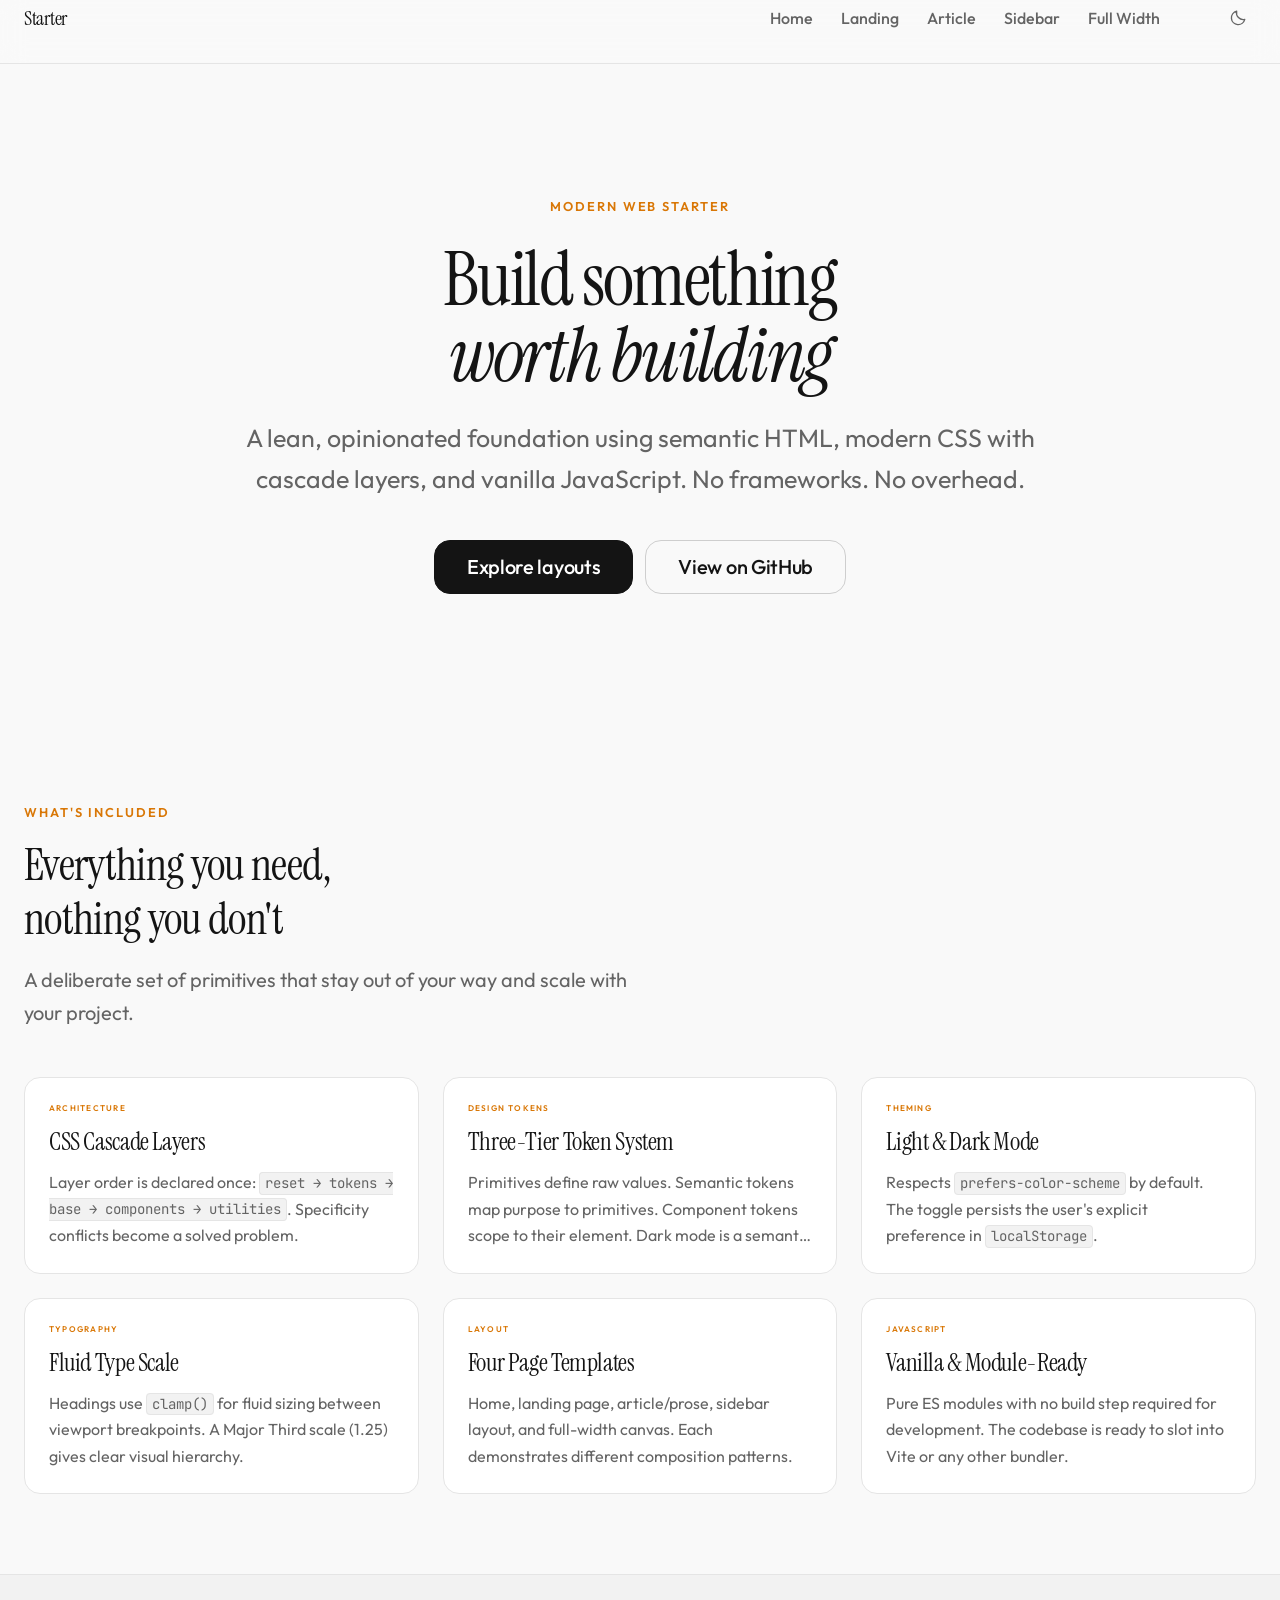
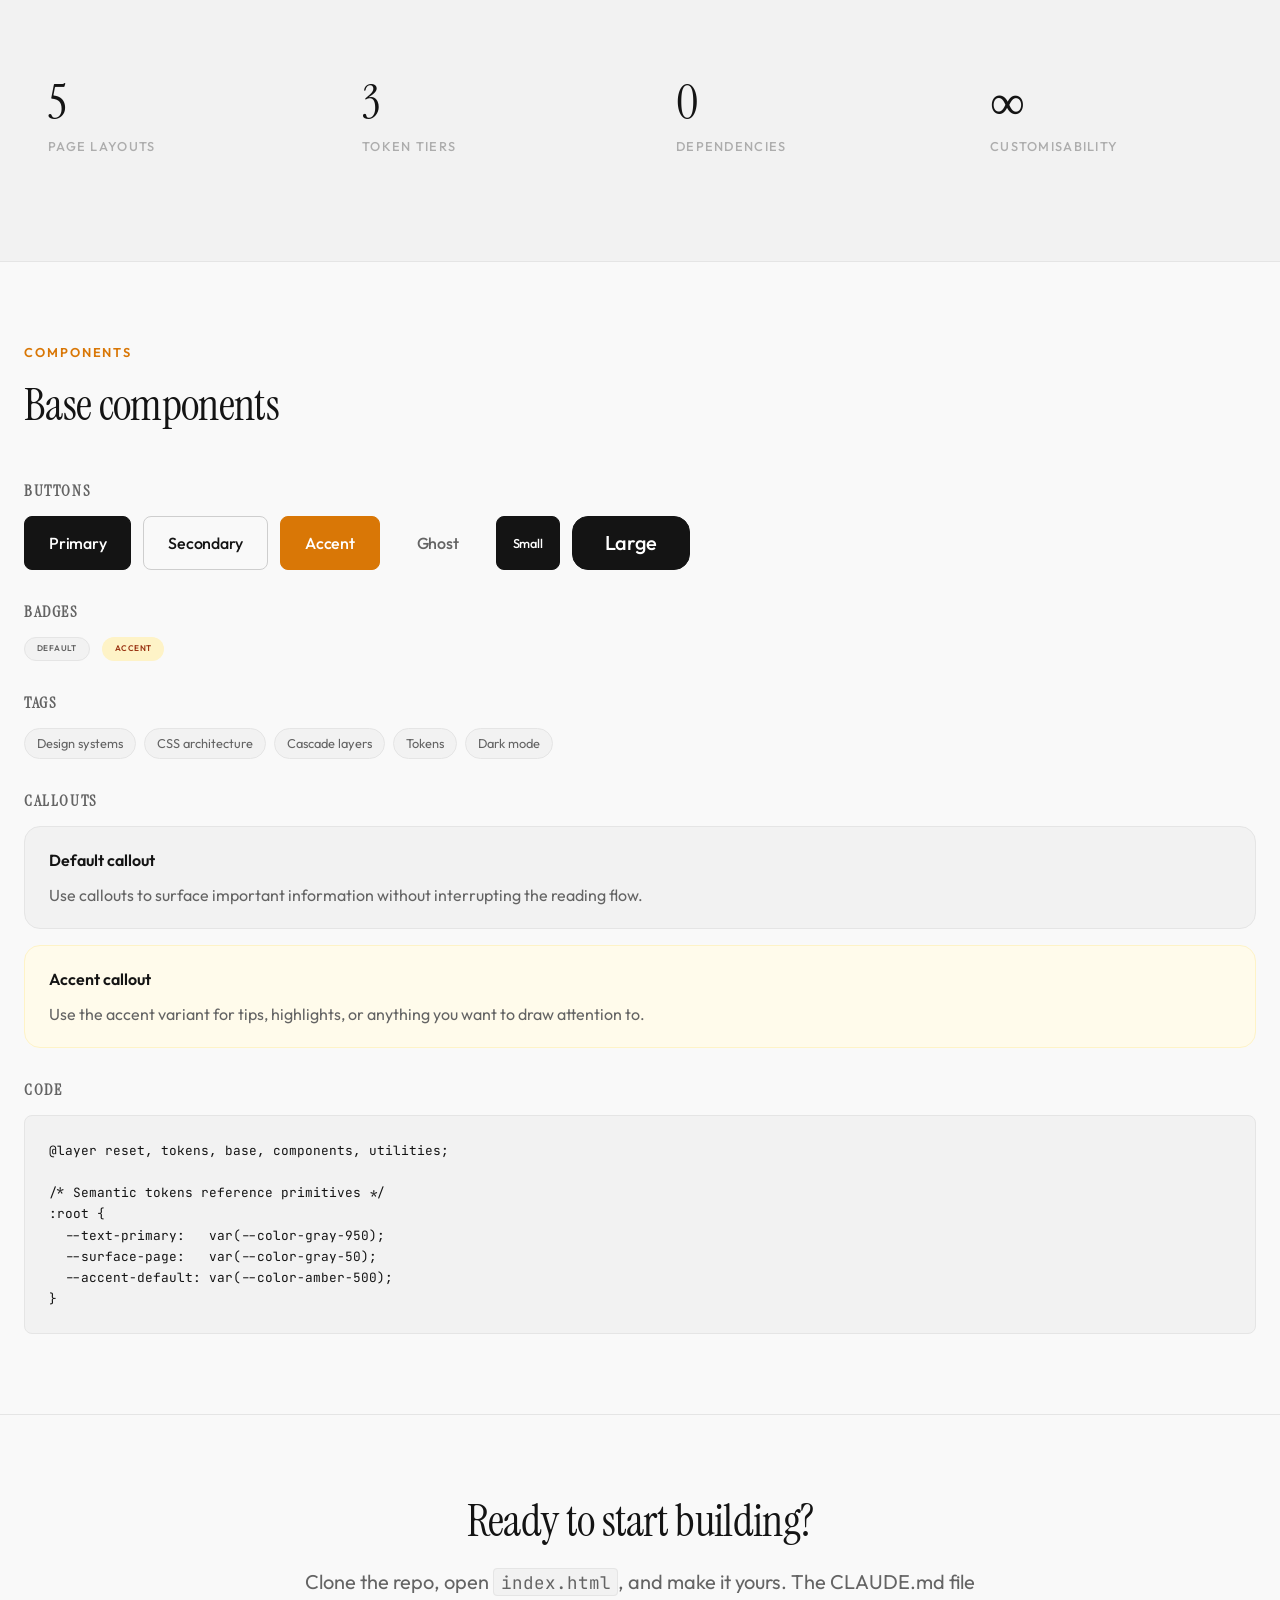
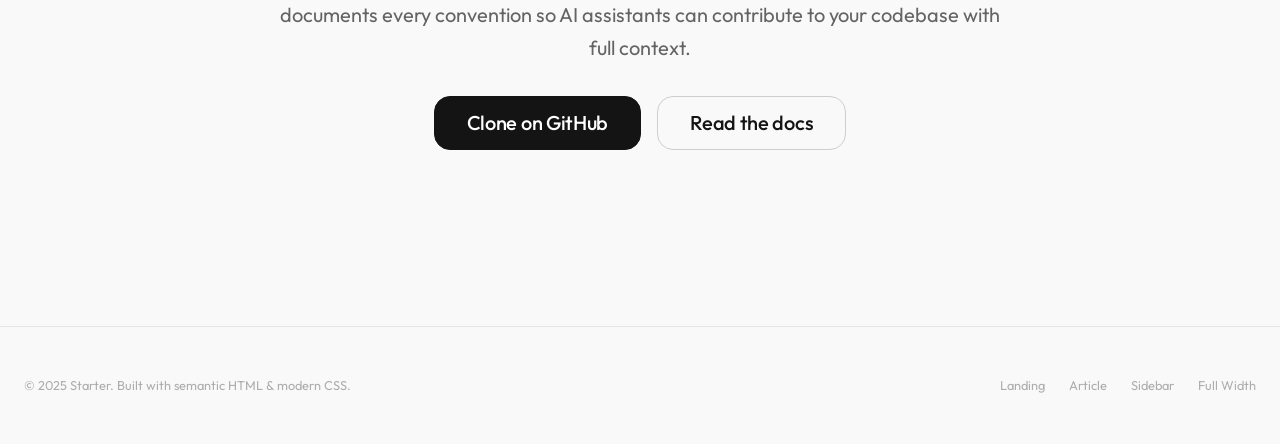
==== index.html @ d8178f8c "Update GitHub link to correct repository URL Co-Authored-By: Claude Sonnet 4.6 <noreply@anthropic.co" ====
<!DOCTYPE html>
<html lang="en">
<head>
  <meta charset="UTF-8">
  <meta name="viewport" content="width=device-width, initial-scale=1.0">
  <title>Starter — Home</title>
  <meta name="description" content="A modern, semantic HTML/CSS/JS starter with light and dark mode.">

  <!-- Preconnect to font origins -->
  <link rel="preconnect" href="https://fonts.googleapis.com">
  <link rel="preconnect" href="https://fonts.gstatic.com" crossorigin>
  <link href="https://fonts.googleapis.com/css2?family=Instrument+Serif:ital@0;1&family=Outfit:wght@300;400;500;600;700&family=JetBrains+Mono:wght@400;500&display=swap" rel="stylesheet">

  <!-- Theme init — inline to prevent flash of wrong theme -->
  <script>
    (function () {
      var stored = null;
      try { stored = localStorage.getItem('theme-preference'); } catch (e) {}
      var theme = stored || (window.matchMedia('(prefers-color-scheme: dark)').matches ? 'dark' : 'light');
      document.documentElement.setAttribute('data-theme', theme);
    })();
  </script>

  <link rel="stylesheet" href="css/main.css">
</head>
<body>

  <a class="skip-link" href="#main">Skip to content</a>

  <!-- ── Navigation ──────────────────────────────────────────────────────── -->
  <header>
    <nav class="site-nav" aria-label="Main navigation">
      <div class="container">
        <div class="site-nav__inner">
          <a href="index.html" class="site-nav__logo">Starter</a>

          <button class="nav-toggle" aria-expanded="false" aria-controls="nav-links" aria-label="Open navigation">
            <svg width="20" height="20" viewBox="0 0 20 20" fill="none" aria-hidden="true">
              <path d="M3 5h14M3 10h14M3 15h14" stroke="currentColor" stroke-width="1.5" stroke-linecap="round"/>
            </svg>
          </button>

          <ul class="site-nav__links" id="nav-links" role="list">
            <li><a href="index.html" class="site-nav__link">Home</a></li>
            <li><a href="pages/landing.html" class="site-nav__link">Landing</a></li>
            <li><a href="pages/article.html" class="site-nav__link">Article</a></li>
            <li><a href="pages/sidebar.html" class="site-nav__link">Sidebar</a></li>
            <li><a href="pages/full-width.html" class="site-nav__link">Full Width</a></li>
          </ul>

          <div class="site-nav__actions">
            <button class="theme-toggle" aria-label="Switch theme">
              <!-- Sun icon (shown in dark mode) -->
              <svg class="theme-toggle__sun" viewBox="0 0 20 20" fill="none" aria-hidden="true">
                <circle cx="10" cy="10" r="4" stroke="currentColor" stroke-width="1.5"/>
                <path d="M10 2v2M10 16v2M2 10h2M16 10h2M4.22 4.22l1.42 1.42M14.36 14.36l1.42 1.42M4.22 15.78l1.42-1.42M14.36 5.64l1.42-1.42" stroke="currentColor" stroke-width="1.5" stroke-linecap="round"/>
              </svg>
              <!-- Moon icon (shown in light mode) -->
              <svg class="theme-toggle__moon" viewBox="0 0 20 20" fill="none" aria-hidden="true">
                <path d="M17.5 11.5A7.5 7.5 0 0 1 8.5 2.5a7.5 7.5 0 1 0 9 9z" stroke="currentColor" stroke-width="1.5" stroke-linejoin="round"/>
              </svg>
            </button>
          </div>
        </div>
      </div>
    </nav>
  </header>

  <!-- ── Main Content ─────────────────────────────────────────────────────── -->
  <main class="site-main" id="main">

    <!-- Hero -->
    <section class="hero">
      <div class="container">
        <span class="hero__eyebrow">Modern Web Starter</span>
        <h1 class="hero__title">Build something<br><em>worth building</em></h1>
        <p class="hero__subtitle">
          A lean, opinionated foundation using semantic HTML, modern CSS with cascade layers,
          and vanilla JavaScript. No frameworks. No overhead.
        </p>
        <div class="hero__actions">
          <a href="pages/landing.html" class="btn btn--primary btn--lg">Explore layouts</a>
          <a href="https://github.com/pdkaizer/modern-web-starter" class="btn btn--secondary btn--lg">View on GitHub</a>
        </div>
      </div>
    </section>

    <!-- Features -->
    <section class="section">
      <div class="container">
        <header class="section__header">
          <p class="section__eyebrow">What's included</p>
          <h2 class="section__title">Everything you need,<br>nothing you don't</h2>
          <p class="section__description">
            A deliberate set of primitives that stay out of your way and scale with your project.
          </p>
        </header>

        <div class="grid grid--3" role="list">

          <div class="card" data-reveal data-reveal-delay="0" role="listitem">
            <div class="card__body">
              <p class="card__eyebrow">Architecture</p>
              <h3 class="card__title">CSS Cascade Layers</h3>
              <p class="card__excerpt">
                Layer order is declared once: <code>reset → tokens → base → components → utilities</code>.
                Specificity conflicts become a solved problem.
              </p>
            </div>
          </div>

          <div class="card" data-reveal data-reveal-delay="80" role="listitem">
            <div class="card__body">
              <p class="card__eyebrow">Design Tokens</p>
              <h3 class="card__title">Three-Tier Token System</h3>
              <p class="card__excerpt">
                Primitives define raw values. Semantic tokens map purpose to primitives.
                Component tokens scope to their element. Dark mode is a semantic concern.
              </p>
            </div>
          </div>

          <div class="card" data-reveal data-reveal-delay="160" role="listitem">
            <div class="card__body">
              <p class="card__eyebrow">Theming</p>
              <h3 class="card__title">Light &amp; Dark Mode</h3>
              <p class="card__excerpt">
                Respects <code>prefers-color-scheme</code> by default. The toggle persists
                the user's explicit preference in <code>localStorage</code>.
              </p>
            </div>
          </div>

          <div class="card" data-reveal data-reveal-delay="0" role="listitem">
            <div class="card__body">
              <p class="card__eyebrow">Typography</p>
              <h3 class="card__title">Fluid Type Scale</h3>
              <p class="card__excerpt">
                Headings use <code>clamp()</code> for fluid sizing between viewport breakpoints.
                A Major Third scale (1.25) gives clear visual hierarchy.
              </p>
            </div>
          </div>

          <div class="card" data-reveal data-reveal-delay="80" role="listitem">
            <div class="card__body">
              <p class="card__eyebrow">Layout</p>
              <h3 class="card__title">Four Page Templates</h3>
              <p class="card__excerpt">
                Home, landing page, article/prose, sidebar layout, and full-width canvas.
                Each demonstrates different composition patterns.
              </p>
            </div>
          </div>

          <div class="card" data-reveal data-reveal-delay="160" role="listitem">
            <div class="card__body">
              <p class="card__eyebrow">JavaScript</p>
              <h3 class="card__title">Vanilla &amp; Module-Ready</h3>
              <p class="card__excerpt">
                Pure ES modules with no build step required for development.
                The codebase is ready to slot into Vite or any other bundler.
              </p>
            </div>
          </div>

        </div>
      </div>
    </section>

    <!-- Stats -->
    <section class="section bg-sunken">
      <div class="container">
        <div class="grid grid--4">
          <div class="stat" data-reveal>
            <div class="stat__value">5</div>
            <div class="stat__label">Page layouts</div>
          </div>
          <div class="stat" data-reveal data-reveal-delay="80">
            <div class="stat__value">3</div>
            <div class="stat__label">Token tiers</div>
          </div>
          <div class="stat" data-reveal data-reveal-delay="160">
            <div class="stat__value">0</div>
            <div class="stat__label">Dependencies</div>
          </div>
          <div class="stat" data-reveal data-reveal-delay="240">
            <div class="stat__value">∞</div>
            <div class="stat__label">Customisability</div>
          </div>
        </div>
      </div>
    </section>

    <!-- Component Showcase -->
    <section class="section">
      <div class="container">
        <header class="section__header">
          <p class="section__eyebrow">Components</p>
          <h2 class="section__title">Base components</h2>
        </header>

        <!-- Buttons -->
        <div class="mt-8">
          <h3 class="text-sm font-semibold tracking-wider uppercase text-secondary mb-4">Buttons</h3>
          <div class="flex flex-wrap gap-3">
            <button class="btn btn--primary">Primary</button>
            <button class="btn btn--secondary">Secondary</button>
            <button class="btn btn--accent">Accent</button>
            <button class="btn btn--ghost">Ghost</button>
            <button class="btn btn--primary btn--sm">Small</button>
            <button class="btn btn--primary btn--lg">Large</button>
          </div>
        </div>

        <!-- Badges -->
        <div class="mt-8">
          <h3 class="text-sm font-semibold tracking-wider uppercase text-secondary mb-4">Badges</h3>
          <div class="flex flex-wrap gap-3">
            <span class="badge">Default</span>
            <span class="badge badge--accent">Accent</span>
          </div>
        </div>

        <!-- Tags -->
        <div class="mt-8">
          <h3 class="text-sm font-semibold tracking-wider uppercase text-secondary mb-4">Tags</h3>
          <div class="tag-list">
            <a href="#" class="tag">Design systems</a>
            <a href="#" class="tag">CSS architecture</a>
            <a href="#" class="tag">Cascade layers</a>
            <a href="#" class="tag">Tokens</a>
            <a href="#" class="tag">Dark mode</a>
          </div>
        </div>

        <!-- Callouts -->
        <div class="mt-8">
          <h3 class="text-sm font-semibold tracking-wider uppercase text-secondary mb-4">Callouts</h3>
          <div class="flex flex-col gap-4">
            <div class="callout">
              <p class="callout__title">Default callout</p>
              <p>Use callouts to surface important information without interrupting the reading flow.</p>
            </div>
            <div class="callout callout--accent">
              <p class="callout__title">Accent callout</p>
              <p>Use the accent variant for tips, highlights, or anything you want to draw attention to.</p>
            </div>
          </div>
        </div>

        <!-- Code -->
        <div class="mt-8">
          <h3 class="text-sm font-semibold tracking-wider uppercase text-secondary mb-4">Code</h3>
          <pre><code>@layer reset, tokens, base, components, utilities;

/* Semantic tokens reference primitives */
:root {
  --text-primary:   var(--color-gray-950);
  --surface-page:   var(--color-gray-50);
  --accent-default: var(--color-amber-500);
}</code></pre>
        </div>

      </div>
    </section>

    <!-- CTA -->
    <section class="section">
      <div class="container--narrow text-center">
        <h2 data-reveal>Ready to start building?</h2>
        <p class="text-md mt-4 mx-auto" data-reveal>
          Clone the repo, open <code>index.html</code>, and make it yours.
          The CLAUDE.md file documents every convention so AI assistants
          can contribute to your codebase with full context.
        </p>
        <div class="flex justify-center gap-4 mt-8" data-reveal>
          <a href="https://github.com" class="btn btn--primary btn--lg">Clone on GitHub</a>
          <a href="pages/article.html" class="btn btn--secondary btn--lg">Read the docs</a>
        </div>
      </div>
    </section>

  </main>

  <!-- ── Footer ───────────────────────────────────────────────────────────── -->
  <footer class="site-footer">
    <div class="container">
      <div class="site-footer__inner">
        <p class="site-footer__copy">&copy; 2025 Starter. Built with semantic HTML &amp; modern CSS.</p>
        <nav class="site-footer__links" aria-label="Footer navigation">
          <a href="pages/landing.html" class="site-footer__link">Landing</a>
          <a href="pages/article.html" class="site-footer__link">Article</a>
          <a href="pages/sidebar.html" class="site-footer__link">Sidebar</a>
          <a href="pages/full-width.html" class="site-footer__link">Full Width</a>
        </nav>
      </div>
    </div>
  </footer>

  <script type="module" src="js/main.js"></script>
</body>
</html>
---- css/main.css ----
/* =============================================================================
   MAIN STYLESHEET
   Entry point — establishes layer order, then imports partials.

   Layer order (lowest to highest specificity):
     reset → tokens → base → components → utilities

   In production, use postcss-import to inline these at build time.
   For development, this file can be referenced directly.
   ============================================================================= */

@layer reset, tokens, base, components, utilities;

@import "./reset.css";
@import "./tokens.css";
@import "./base.css";
@import "./components.css";
@import "./utilities.css";
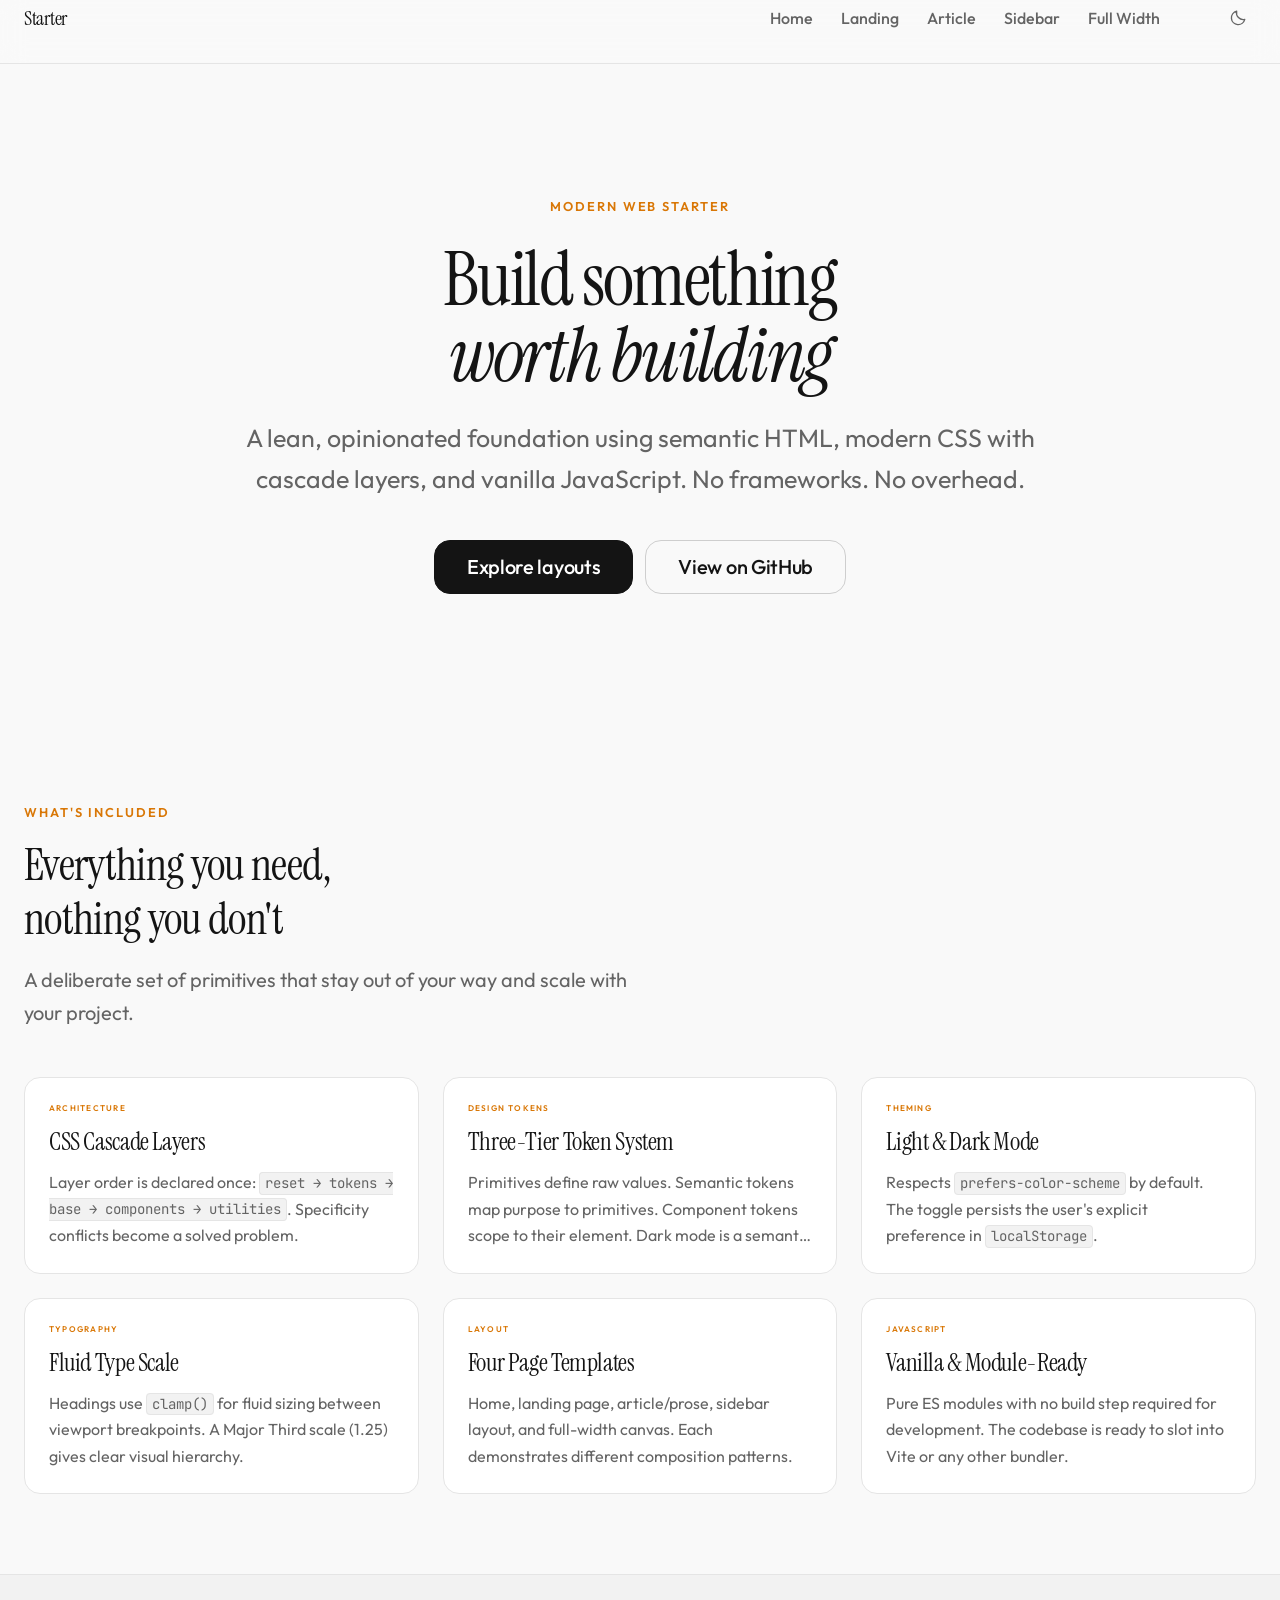
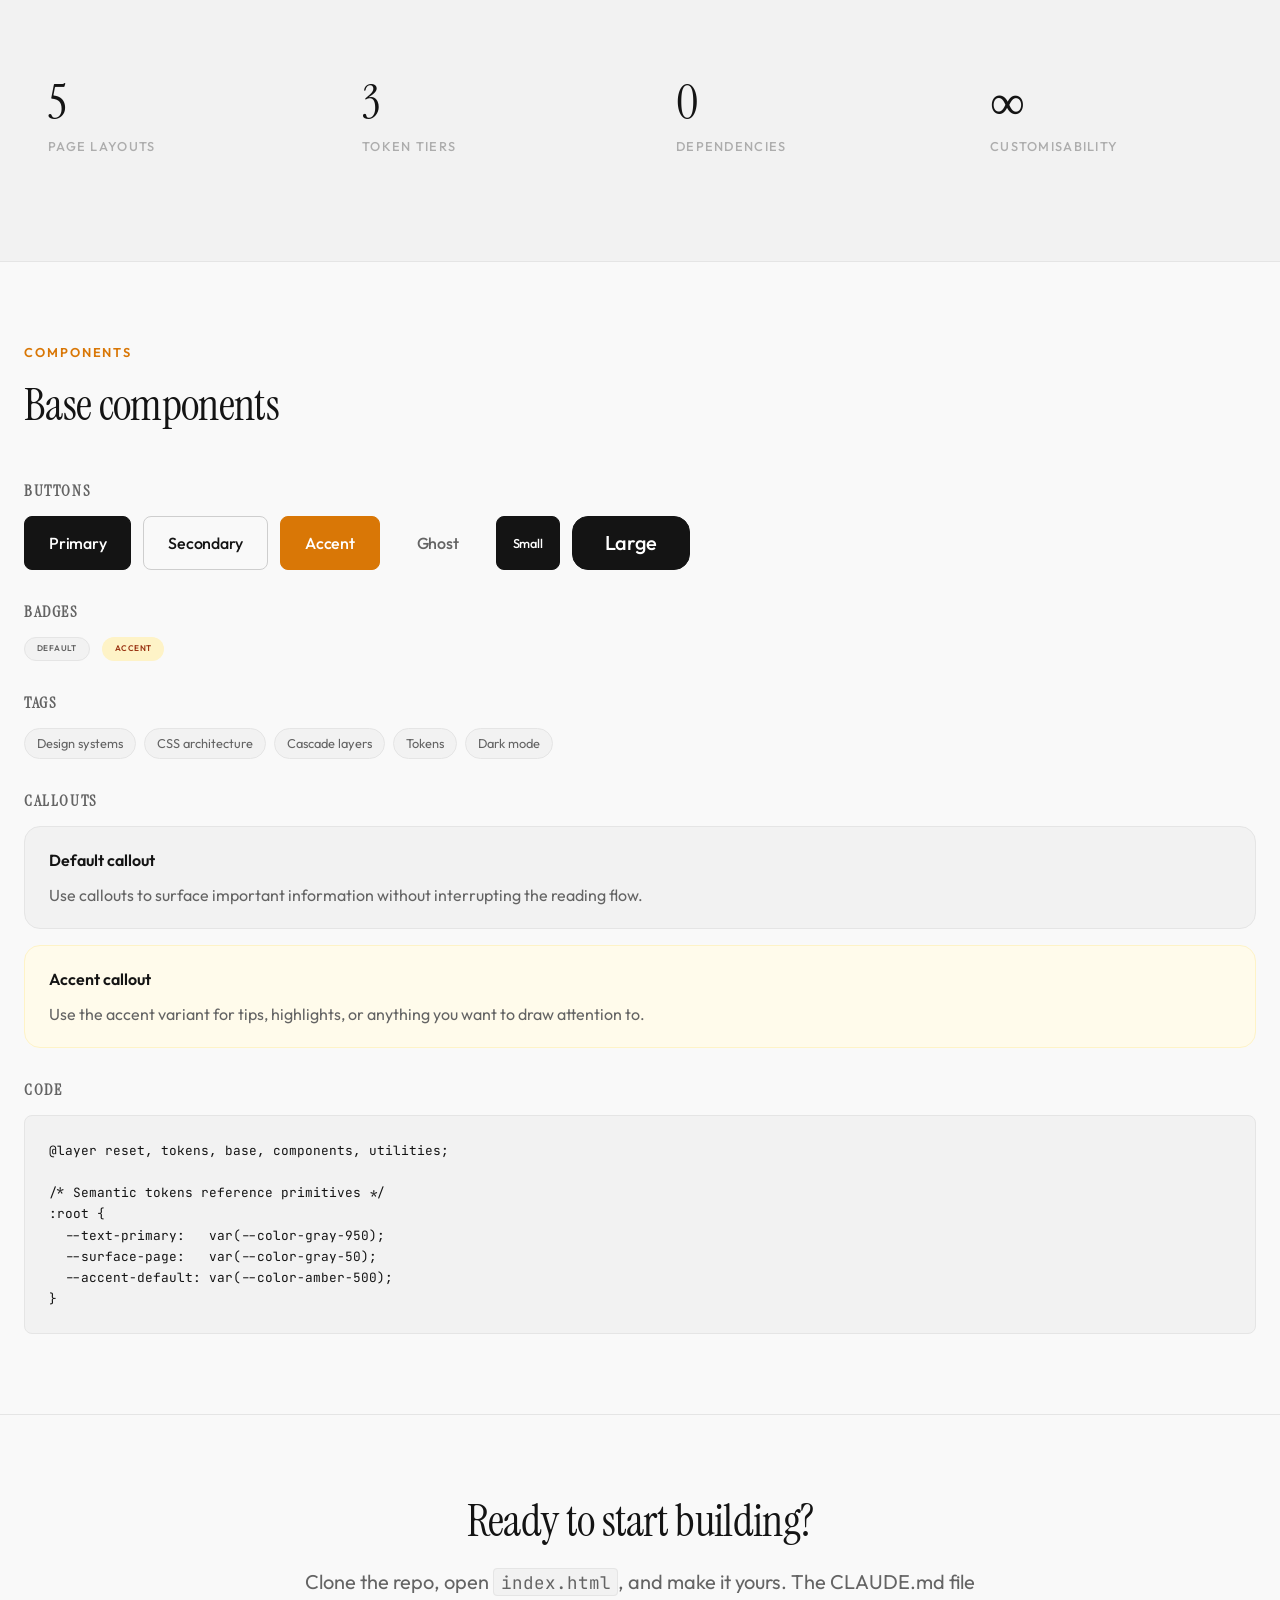
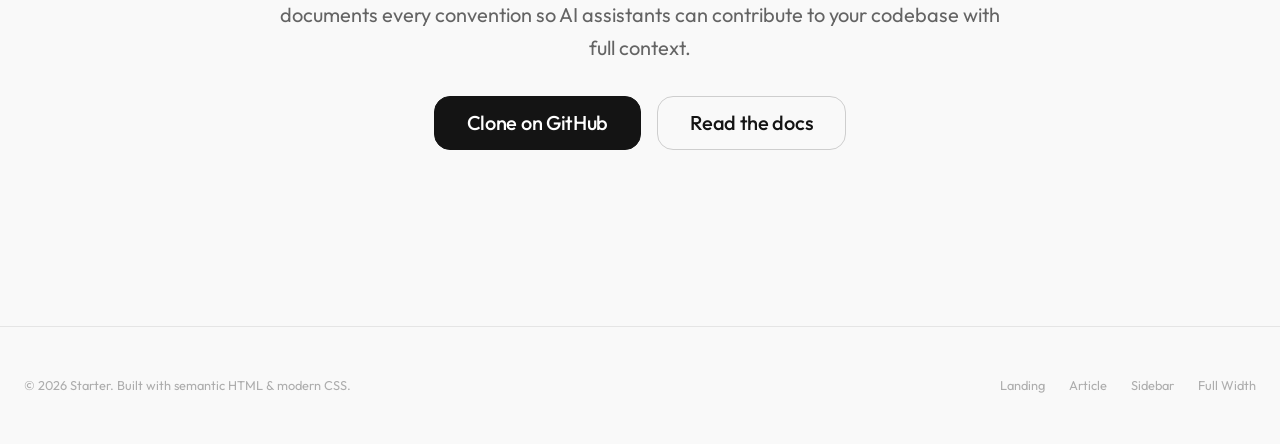
==== commit 160a43b4: "Update copyright year to 2026 across all pages Co-Authored-By: Claude Sonnet 4.6 <noreply@anthropic." ====
--- a/index.html
+++ b/index.html
@@ -287,7 +287,7 @@
   <footer class="site-footer">
     <div class="container">
       <div class="site-footer__inner">
-        <p class="site-footer__copy">&copy; 2025 Starter. Built with semantic HTML &amp; modern CSS.</p>
+        <p class="site-footer__copy">&copy; 2026 Starter. Built with semantic HTML &amp; modern CSS.</p>
         <nav class="site-footer__links" aria-label="Footer navigation">
           <a href="pages/landing.html" class="site-footer__link">Landing</a>
           <a href="pages/article.html" class="site-footer__link">Article</a>
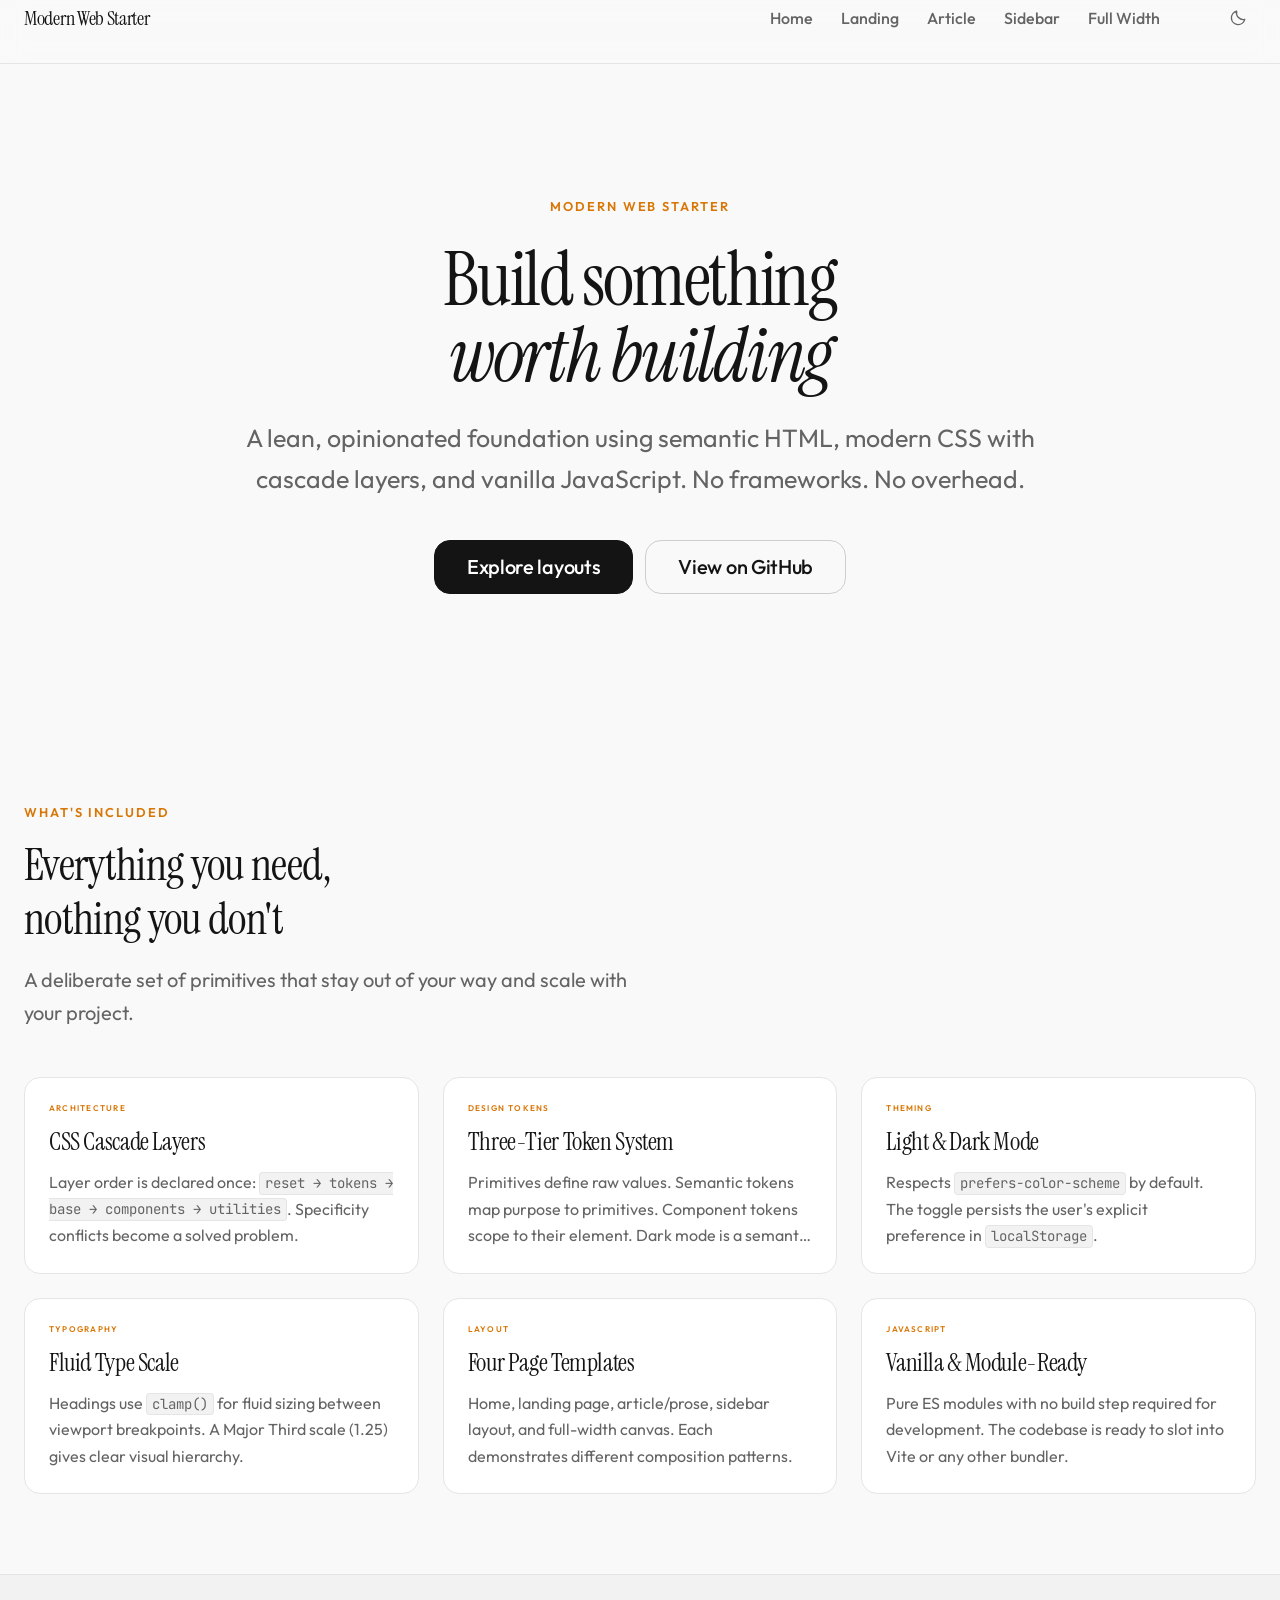
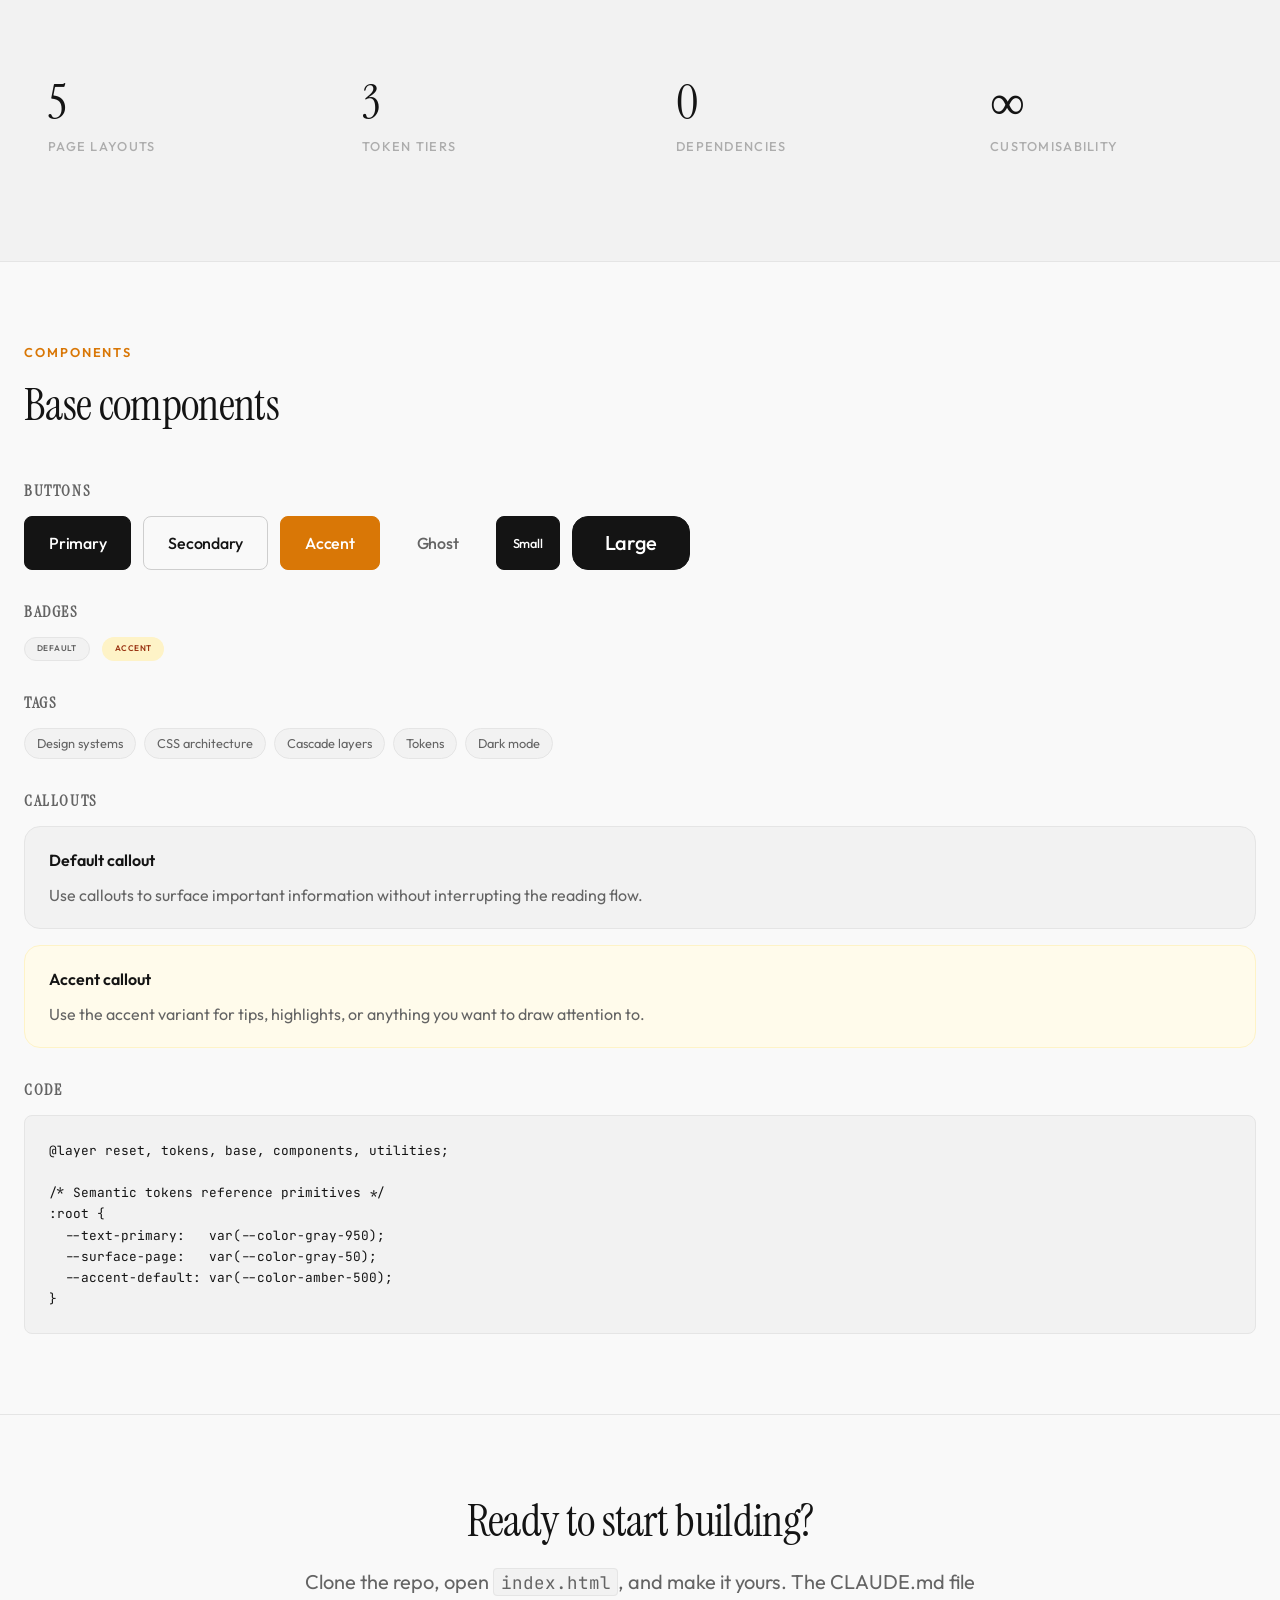
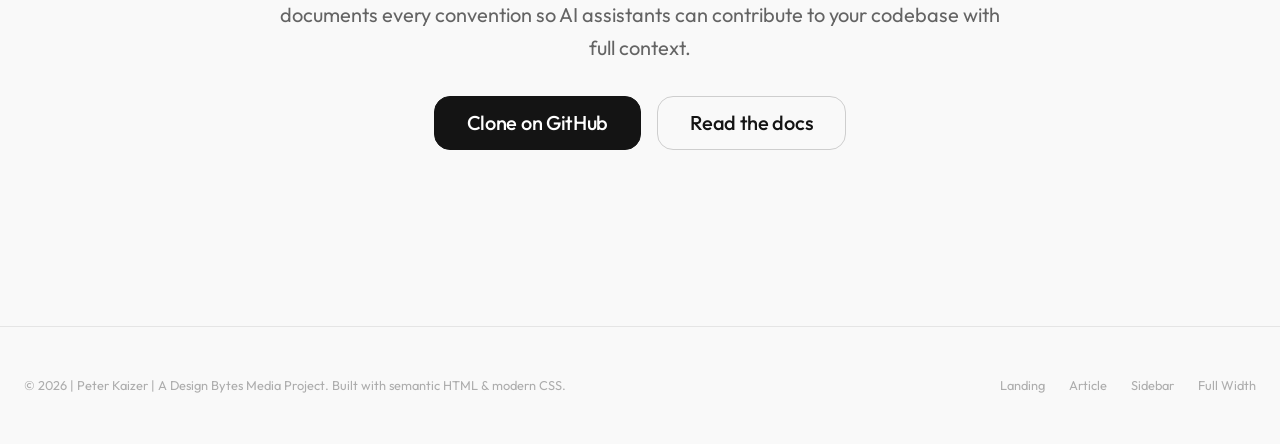
==== commit 77effbcb: "Rebrand site name to 'Modern Web Starter' and update footer attribution - Updated all page titles an" ====
--- a/index.html
+++ b/index.html
@@ -3,7 +3,7 @@
 <head>
   <meta charset="UTF-8">
   <meta name="viewport" content="width=device-width, initial-scale=1.0">
-  <title>Starter — Home</title>
+  <title>Modern Web Starter — Home</title>
   <meta name="description" content="A modern, semantic HTML/CSS/JS starter with light and dark mode.">
 
   <!-- Preconnect to font origins -->
@@ -21,6 +21,14 @@
     })();
   </script>
 
+  <!-- Privacy-friendly analytics by Plausible -->
+<script async src="https://plausible.io/js/pa-CLucMqAGxMrNtMgkbVxPB.js"></script>
+<script>
+  window.plausible=window.plausible||function(){(plausible.q=plausible.q||[]).push(arguments)},plausible.init=plausible.init||function(i){plausible.o=i||{}};
+  plausible.init()
+</script>
+
+
   <link rel="stylesheet" href="css/main.css">
 </head>
 <body>
@@ -32,7 +40,7 @@
     <nav class="site-nav" aria-label="Main navigation">
       <div class="container">
         <div class="site-nav__inner">
-          <a href="index.html" class="site-nav__logo">Starter</a>
+          <a href="index.html" class="site-nav__logo">Modern Web Starter</a>
 
           <button class="nav-toggle" aria-expanded="false" aria-controls="nav-links" aria-label="Open navigation">
             <svg width="20" height="20" viewBox="0 0 20 20" fill="none" aria-hidden="true">
@@ -275,7 +283,7 @@
           can contribute to your codebase with full context.
         </p>
         <div class="flex justify-center gap-4 mt-8" data-reveal>
-          <a href="https://github.com" class="btn btn--primary btn--lg">Clone on GitHub</a>
+          <a href="https://github.com/pdkaizer/modern-web-starter" class="btn btn--primary btn--lg">Clone on GitHub</a>
           <a href="pages/article.html" class="btn btn--secondary btn--lg">Read the docs</a>
         </div>
       </div>
@@ -287,7 +295,7 @@
   <footer class="site-footer">
     <div class="container">
       <div class="site-footer__inner">
-        <p class="site-footer__copy">&copy; 2026 Starter. Built with semantic HTML &amp; modern CSS.</p>
+        <p class="site-footer__copy">&copy; 2026 | Peter Kaizer | A Design Bytes Media Project. Built with semantic HTML &amp; modern CSS.</p>
         <nav class="site-footer__links" aria-label="Footer navigation">
           <a href="pages/landing.html" class="site-footer__link">Landing</a>
           <a href="pages/article.html" class="site-footer__link">Article</a>
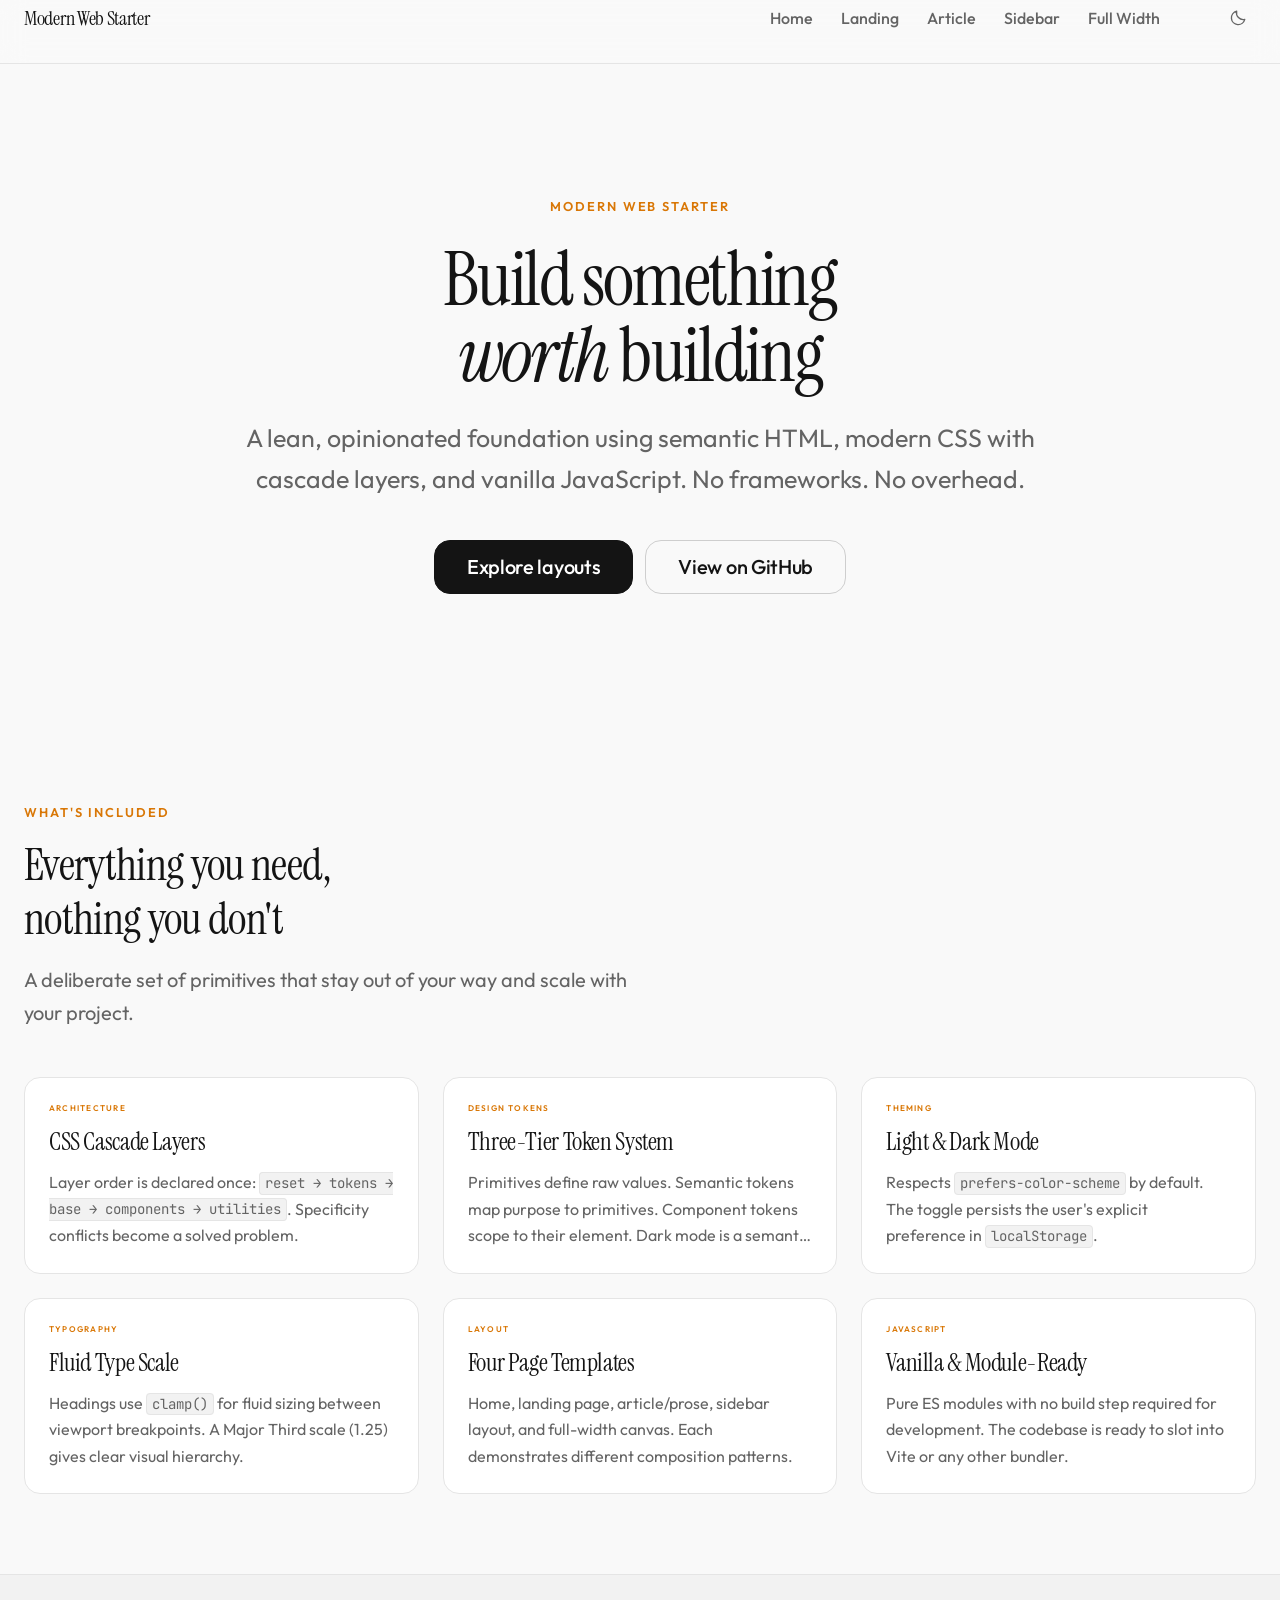
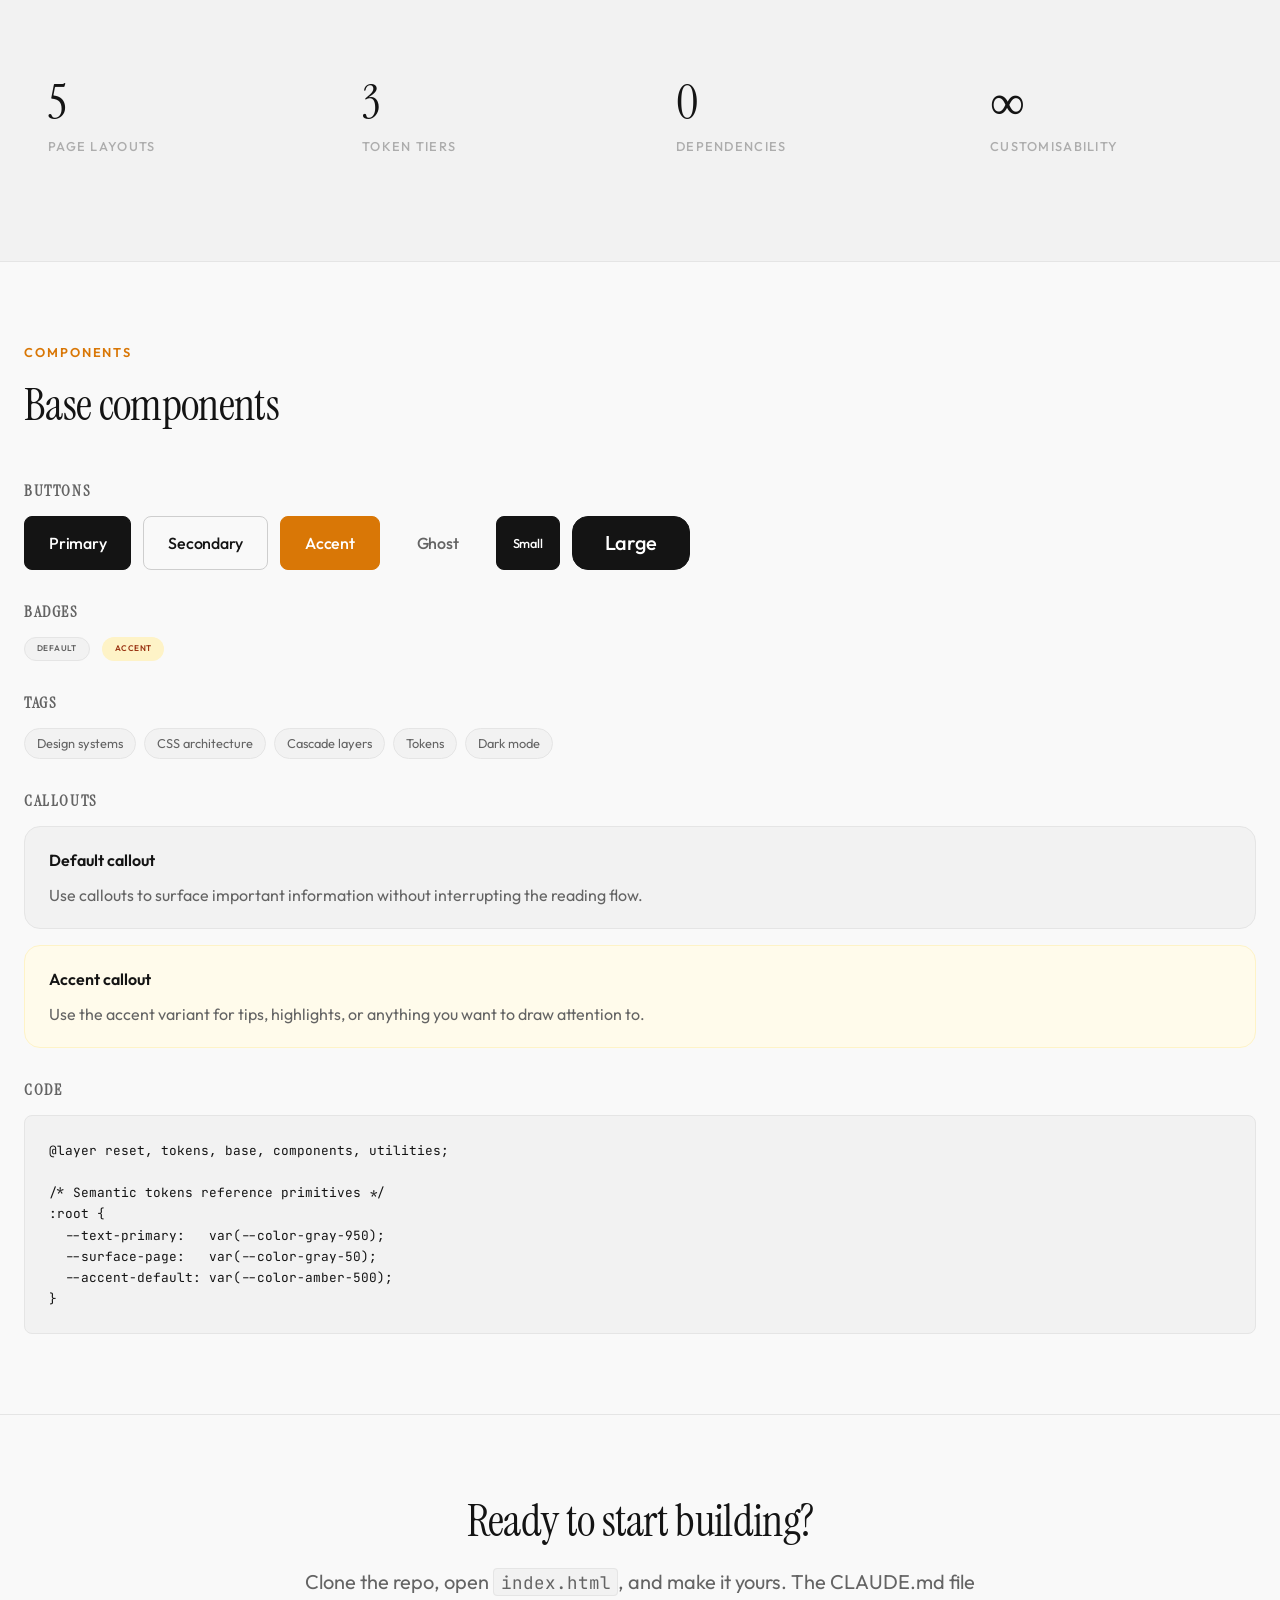
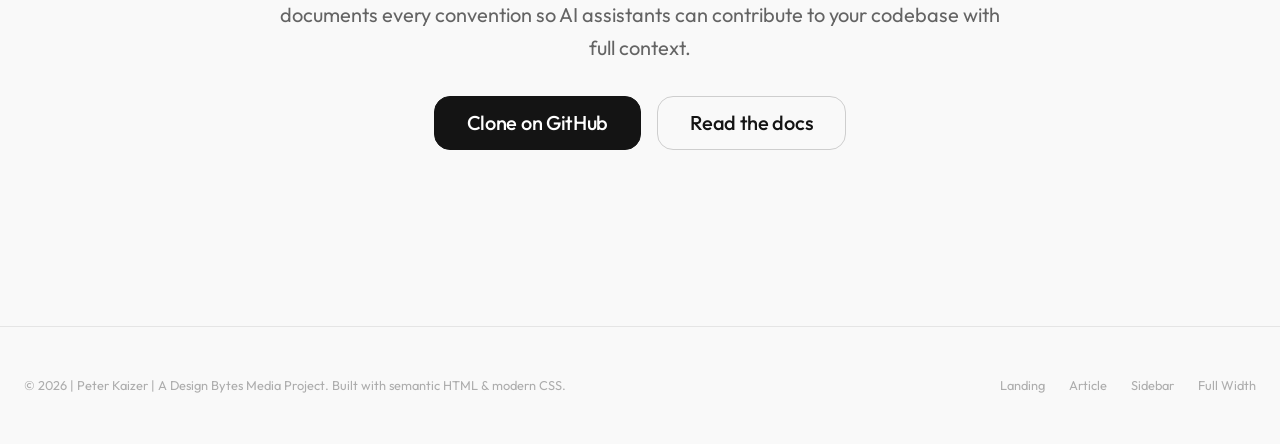
==== commit f8db07e0: "Add Open Graph meta tags to all pages and update README - Add og:type, og:url, og:title, og:descript" ====
--- a/index.html
+++ b/index.html
@@ -5,6 +5,13 @@
   <meta name="viewport" content="width=device-width, initial-scale=1.0">
   <title>Modern Web Starter — Home</title>
   <meta name="description" content="A modern, semantic HTML/CSS/JS starter with light and dark mode.">
+
+  <!-- Open Graph -->
+  <meta property="og:type" content="website">
+  <meta property="og:url" content="https://example.com/">
+  <meta property="og:title" content="Modern Web Starter — Home">
+  <meta property="og:description" content="A modern, semantic HTML/CSS/JS starter with light and dark mode.">
+  <meta property="og:image" content="/images/modern-web-OG-image.png">
 
   <!-- Preconnect to font origins -->
   <link rel="preconnect" href="https://fonts.googleapis.com">
@@ -81,7 +88,7 @@
     <section class="hero">
       <div class="container">
         <span class="hero__eyebrow">Modern Web Starter</span>
-        <h1 class="hero__title">Build something<br><em>worth building</em></h1>
+        <h1 class="hero__title">Build something<br><em>worth</em> building</h1>
         <p class="hero__subtitle">
           A lean, opinionated foundation using semantic HTML, modern CSS with cascade layers,
           and vanilla JavaScript. No frameworks. No overhead.
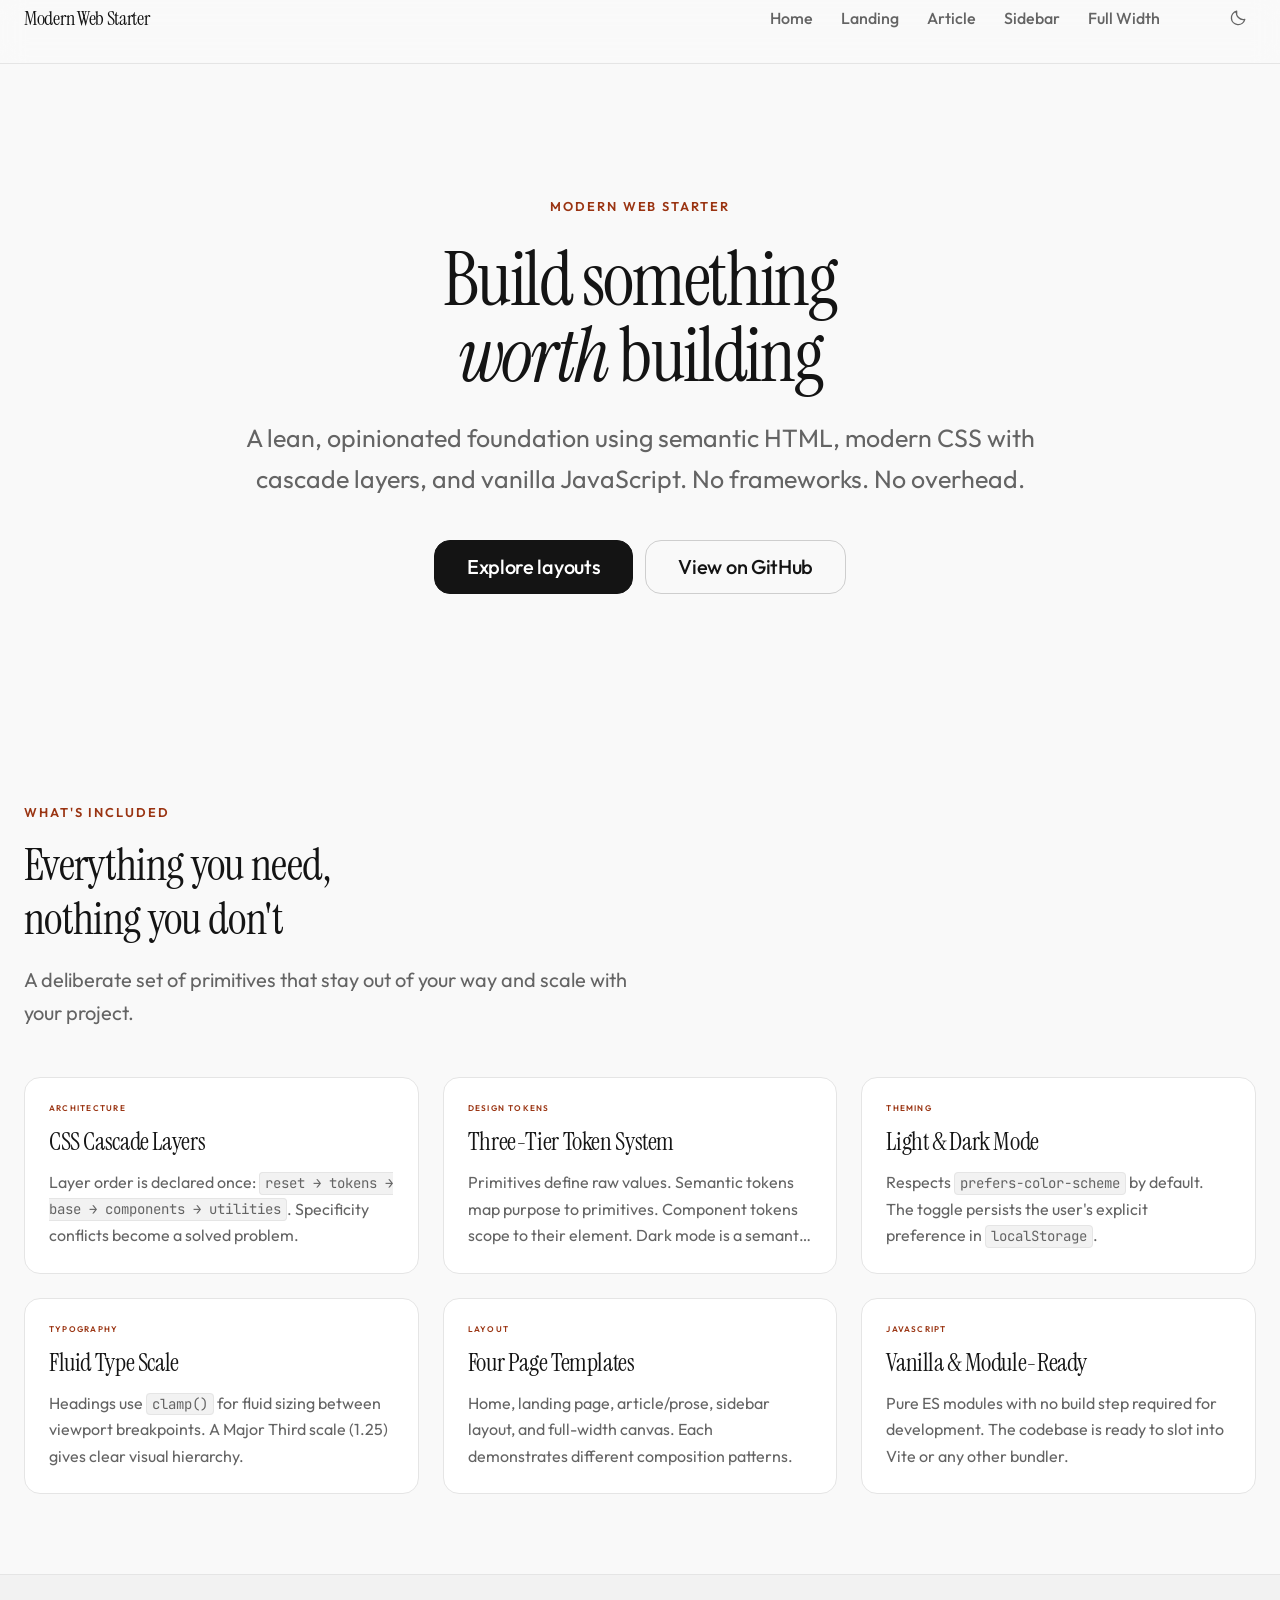
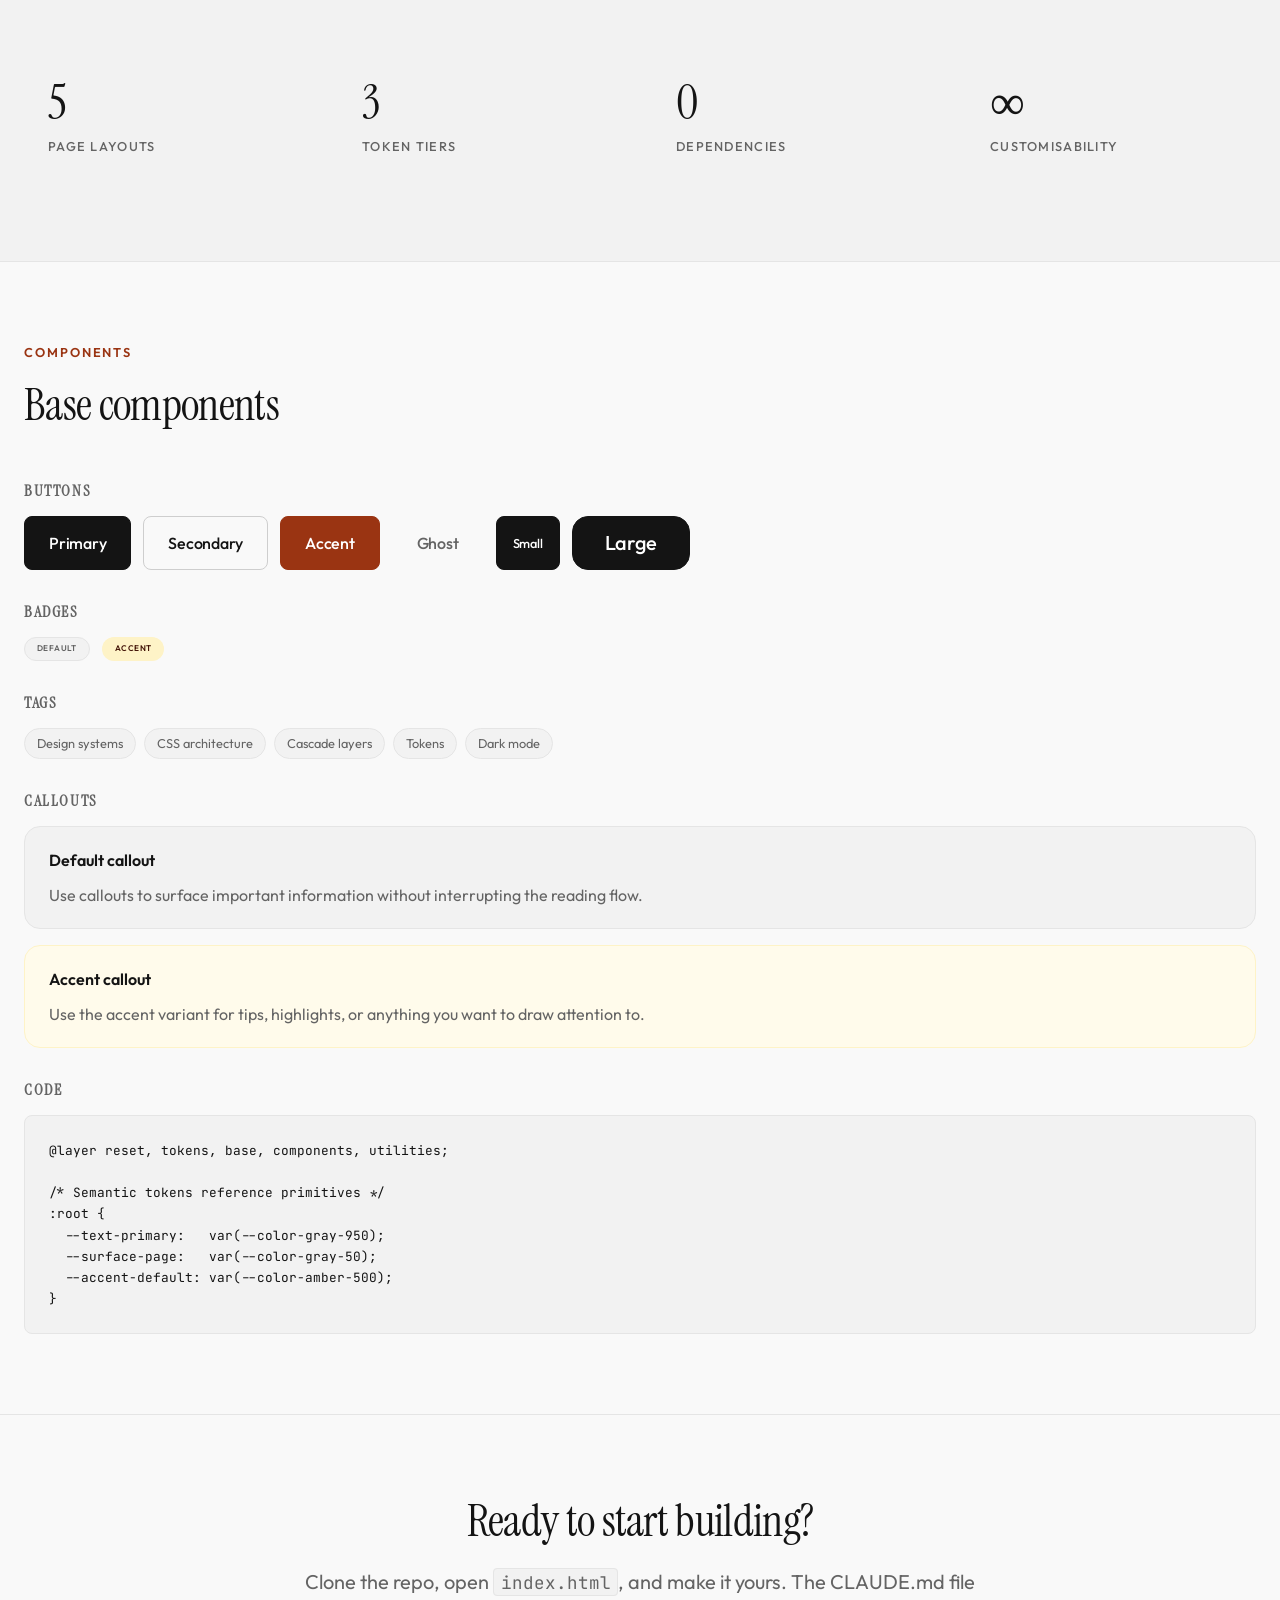
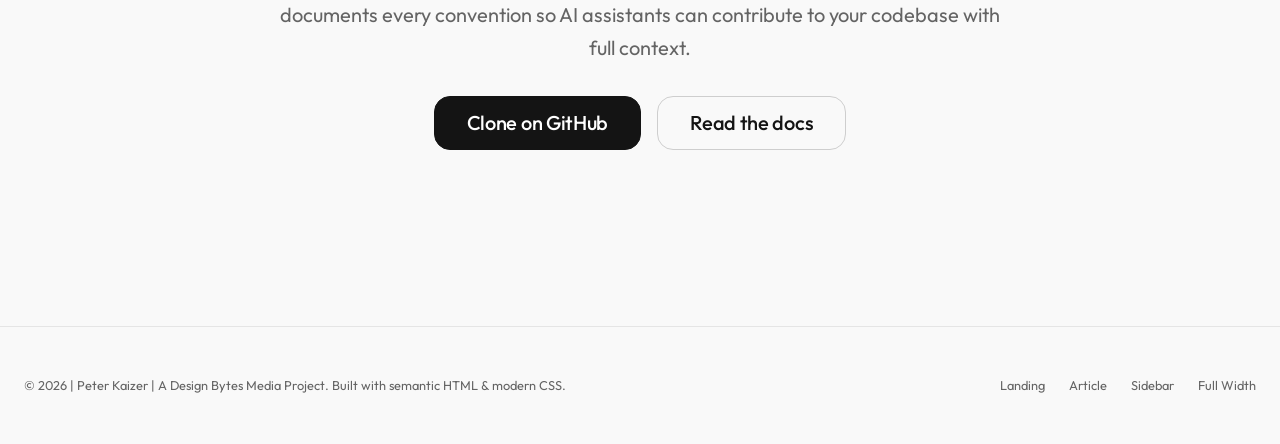
==== commit 5ba9f8db: "Use absolute URLs for og:image meta tags across all pages Co-Authored-By: Claude Sonnet 4.6 <noreply" ====
--- a/index.html
+++ b/index.html
@@ -11,7 +11,7 @@
   <meta property="og:url" content="https://example.com/">
   <meta property="og:title" content="Modern Web Starter — Home">
   <meta property="og:description" content="A modern, semantic HTML/CSS/JS starter with light and dark mode.">
-  <meta property="og:image" content="/images/modern-web-OG-image.png">
+  <meta property="og:image" content="https://modern-web-starter.com/images/modern-web-OG-image.png">
 
   <!-- Preconnect to font origins -->
   <link rel="preconnect" href="https://fonts.googleapis.com">
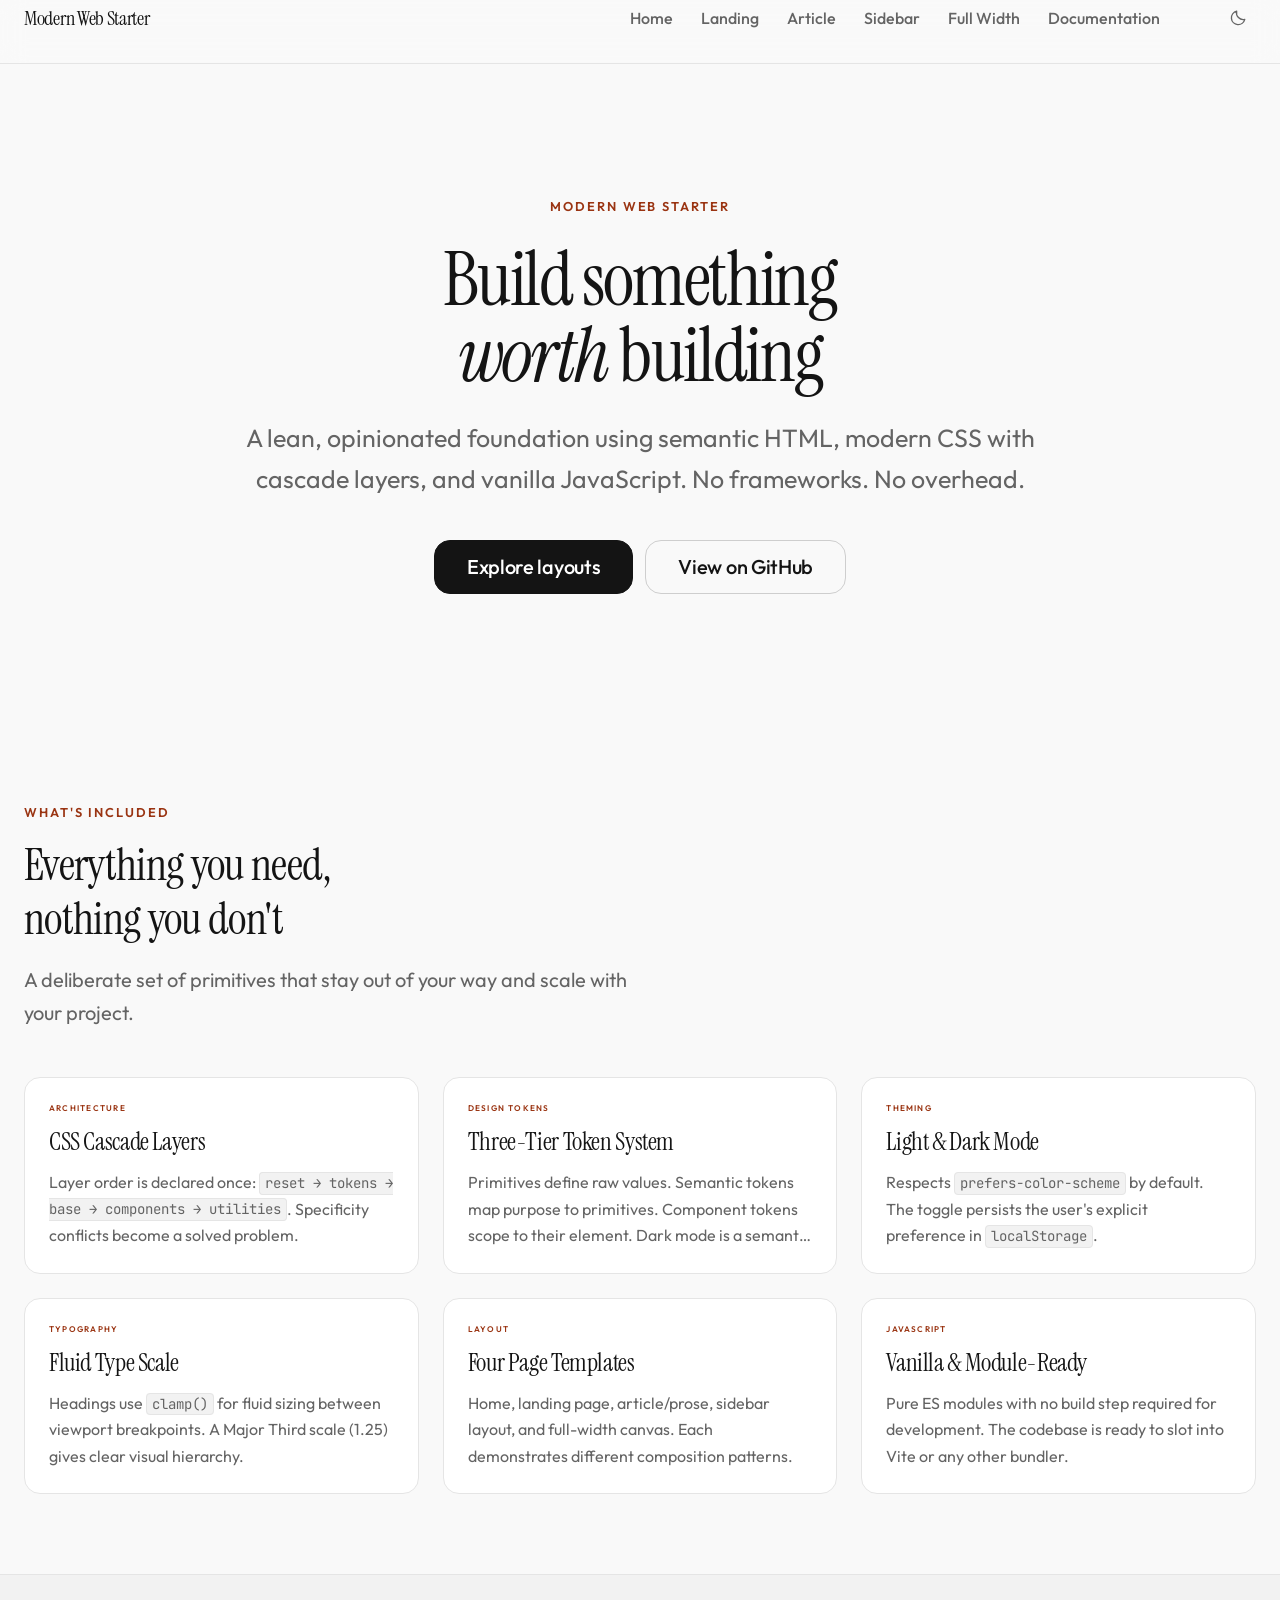
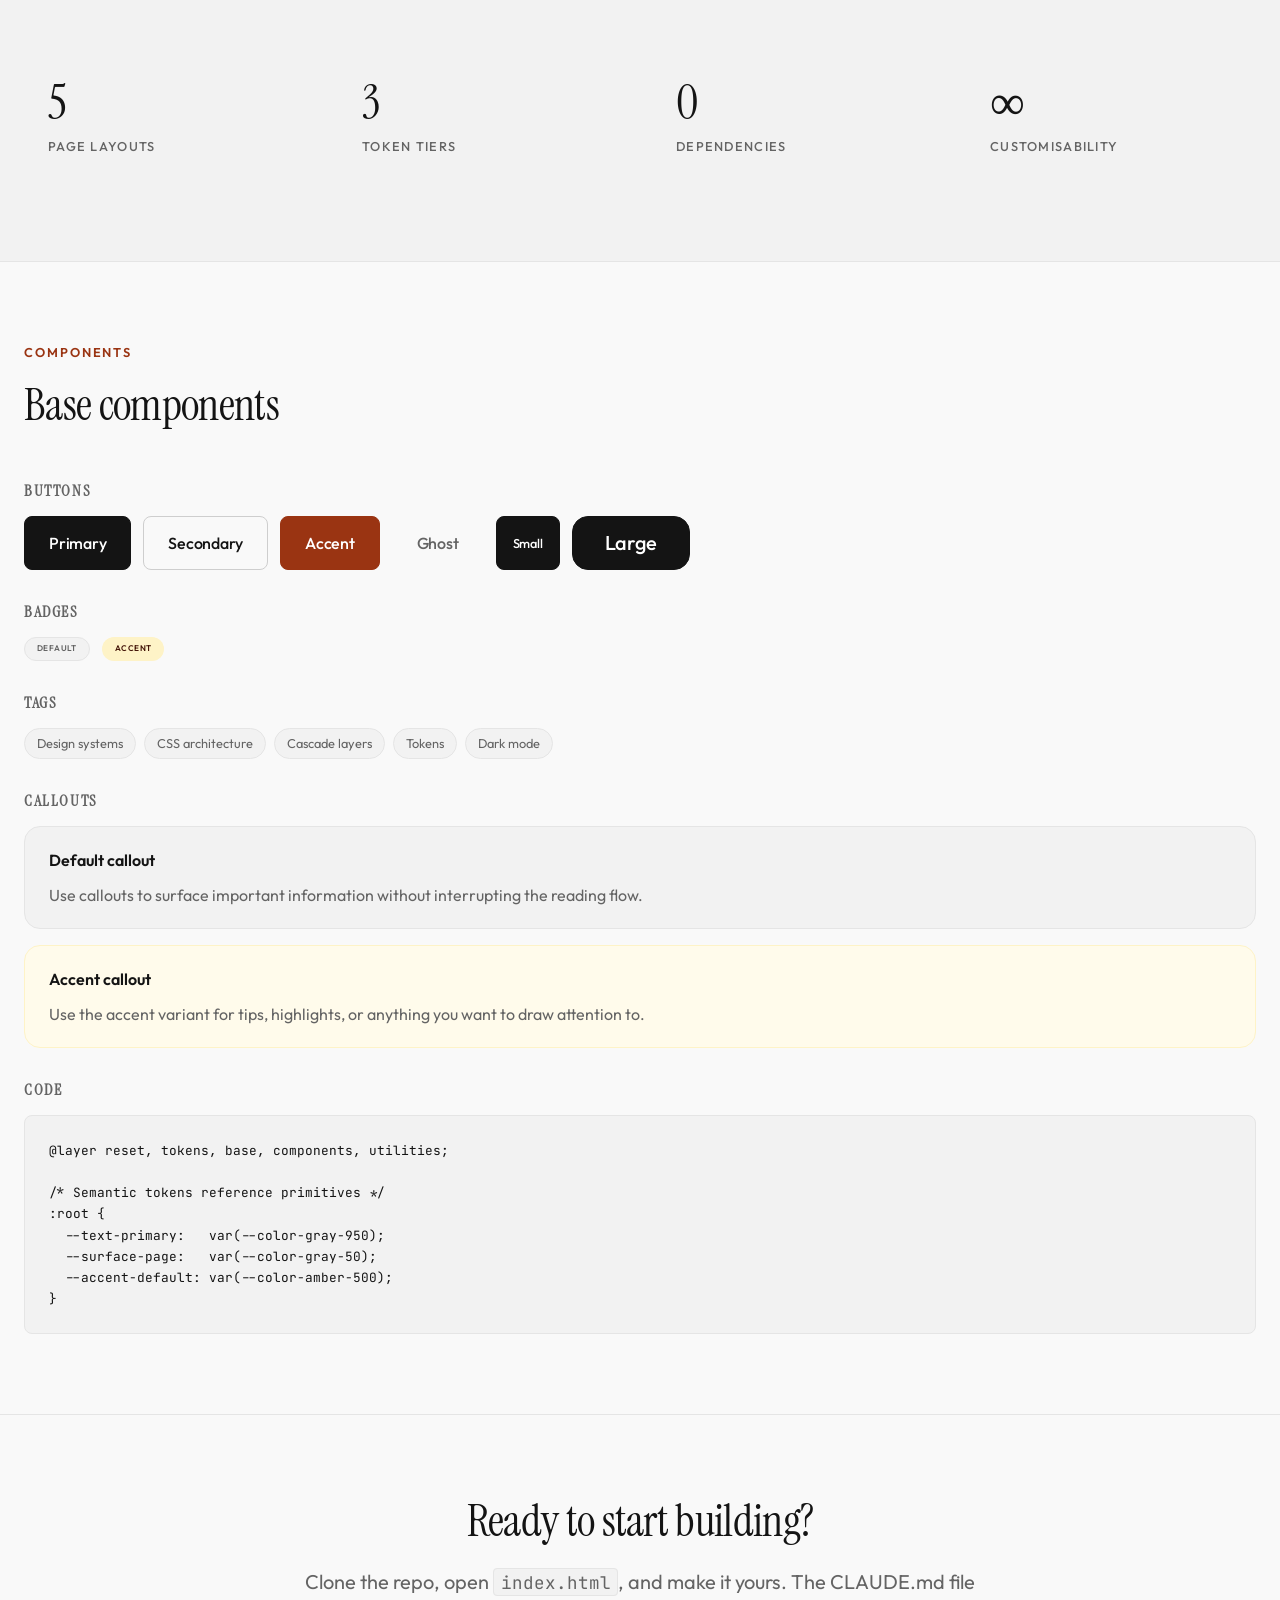
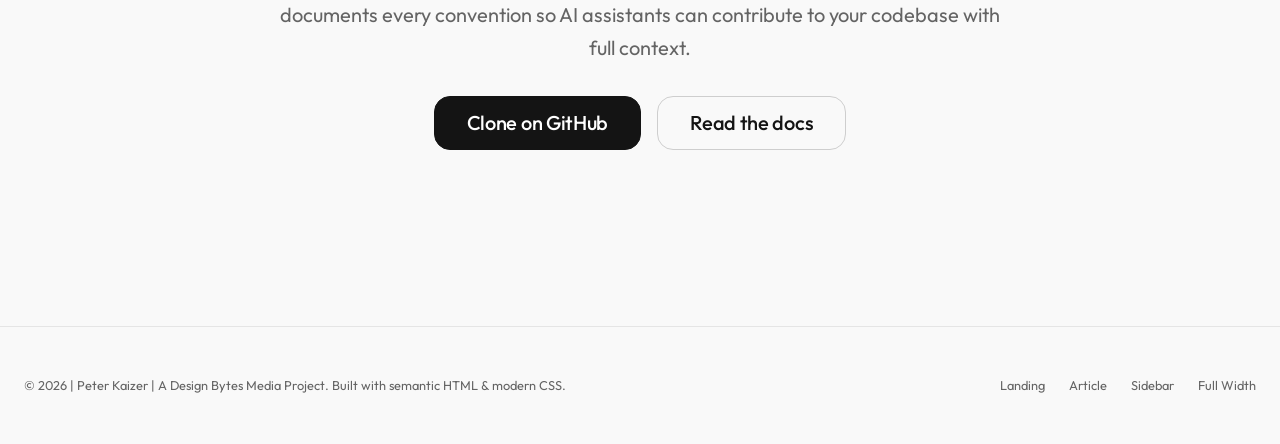
==== commit 34b5418e: "Add Documentation link to site nav across all pages Co-Authored-By: Claude Sonnet 4.6 <noreply@anthr" ====
--- a/index.html
+++ b/index.html
@@ -61,6 +61,7 @@
             <li><a href="pages/article.html" class="site-nav__link">Article</a></li>
             <li><a href="pages/sidebar.html" class="site-nav__link">Sidebar</a></li>
             <li><a href="pages/full-width.html" class="site-nav__link">Full Width</a></li>
+            <li><a href="https://docs.modern-web-starter.com" class="site-nav__link">Documentation</a></li>
           </ul>
 
           <div class="site-nav__actions">
